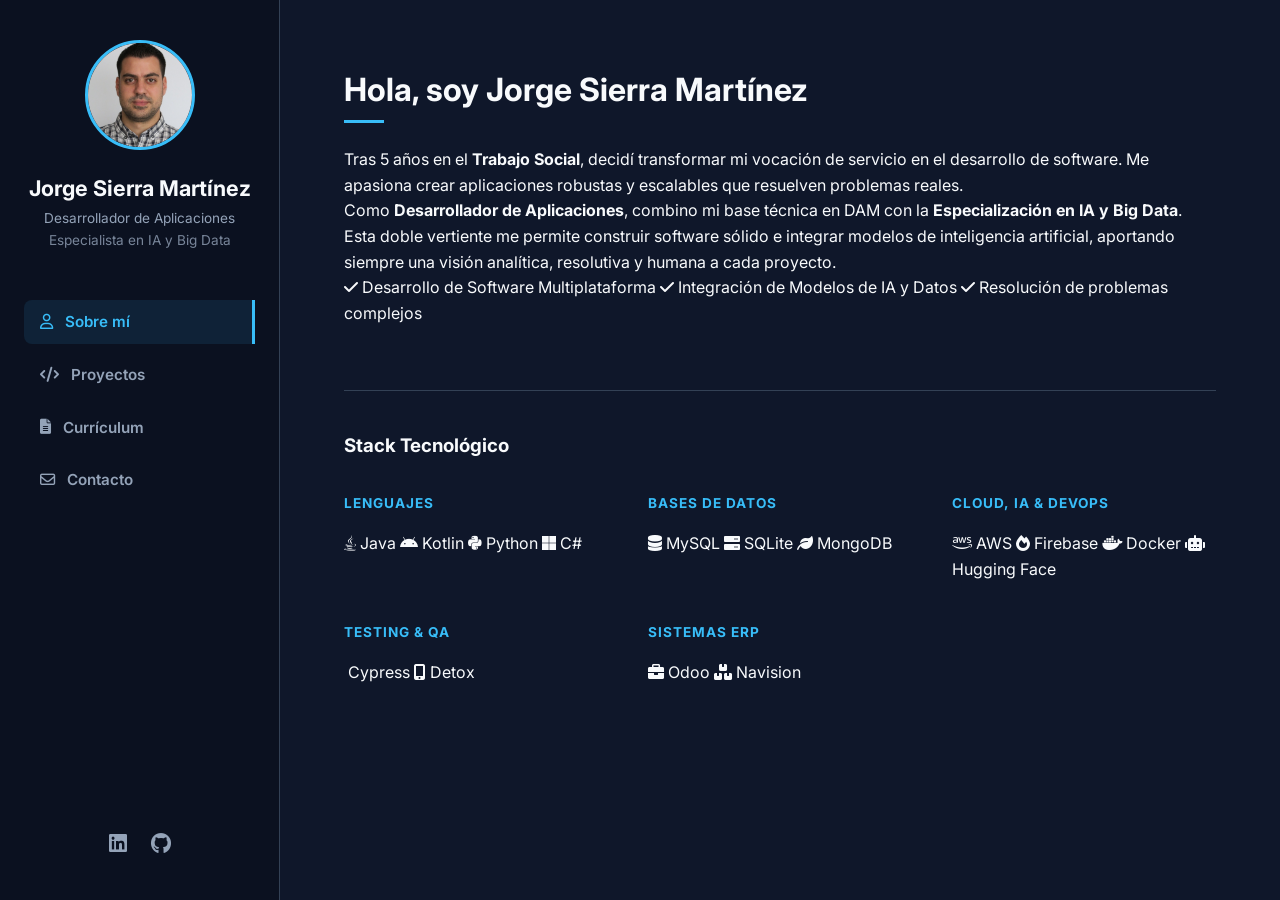
==== index.html @ 264e8f16 "Update index.html" ====
<!DOCTYPE html>
<html lang="es">
<head>
    <meta charset="UTF-8">
    <meta name="viewport" content="width=device-width, initial-scale=1.0">
    <title>Jorge Sierra Martínez | Desarrollador de Aplicaciones</title>
    <link rel="stylesheet" href="style.css">
    <link rel="stylesheet" href="https://cdnjs.cloudflare.com/ajax/libs/font-awesome/6.0.0/css/all.min.css">
    <link href="https://fonts.googleapis.com/css2?family=Inter:wght@300;400;600;700&display=swap" rel="stylesheet">
</head>
<body>

    <div class="app-container">
        <aside class="sidebar">
            <div class="profile-section">
                <img src="img/mifoto.jpg" alt="Jorge Sierra Martínez" class="profile-img-small">
                <h1>Jorge <span class="highlight">Sierra Martínez</span></h1>
                <p class="tagline">Desarrollador de Aplicaciones<br><span style="font-size: 0.85rem; opacity: 0.8;">Especialista en IA y Big Data</span></p>
            </div>

            <nav class="vertical-nav">
                <button class="nav-btn active" onclick="cambiarPestana('sobre-mi', this)">
                    <i class="fa-regular fa-user"></i> Sobre mí
                </button>
                <button class="nav-btn" onclick="cambiarPestana('proyectos', this)">
                    <i class="fa-solid fa-code"></i> Proyectos
                </button>
                <button class="nav-btn" onclick="cambiarPestana('curriculum', this)">
                    <i class="fa-solid fa-file-lines"></i> Currículum
                </button>
                <button class="nav-btn" onclick="cambiarPestana('contacto', this)">
                    <i class="fa-regular fa-envelope"></i> Contacto
                </button>
            </nav>

            <div class="social-quick">
                <a href="https://www.linkedin.com/in/jorge-sierra-mart%C3%ADnez-3b14b869/" target="_blank"><i class="fa-brands fa-linkedin"></i></a>
                <a href="https://github.com/jorgesierra89" target="_blank"><i class="fa-brands fa-github"></i></a>
            </div>
        </aside>

        <main class="content-area">
            
            <section id="sobre-mi" class="tab-content active">
                <h2>Hola, soy <span class="highlight">Jorge Sierra Martínez</span></h2>
                
                <div class="about-grid-modern">
                    <div class="about-text">
                        <p>Tras 5 años en el <strong>Trabajo Social</strong>, decidí transformar mi vocación de servicio en el desarrollo de software. Me apasiona crear aplicaciones robustas y escalables que resuelven problemas reales.</p>
                        
                        <p>Como <strong>Desarrollador de Aplicaciones</strong>, combino mi base técnica en DAM con la <strong>Especialización en IA y Big Data</strong>. Esta doble vertiente me permite construir software sólido e integrar modelos de inteligencia artificial, aportando siempre una visión analítica, resolutiva y humana a cada proyecto.</p>
                        
                        <div class="soft-skills">
                            <span><i class="fa-solid fa-check"></i> Desarrollo de Software Multiplataforma</span>
                            <span><i class="fa-solid fa-check"></i> Integración de Modelos de IA y Datos</span>
                            <span><i class="fa-solid fa-check"></i> Resolución de problemas complejos</span>
                        </div>
                    </div>
                    
                  <div class="tech-stack-container">
                    <h3 style="margin-bottom: 2rem;">Stack Tecnológico</h3>
                    
                    <div class="tech-stack-wrapper">
                        <div class="tech-category">
                            <h4 class="category-title">Lenguajes</h4>
                            <div class="skills-grid">
                                <span class="tag"><i class="fa-brands fa-java"></i> Java</span>
                                <span class="tag"><i class="fa-brands fa-android"></i> Kotlin</span>
                                <span class="tag"><i class="fa-brands fa-python"></i> Python</span>
                                <span class="tag"><i class="fa-brands fa-microsoft"></i> C#</span>
                            </div>
                        </div>
                
                        <div class="tech-category">
                            <h4 class="category-title">Bases de Datos</h4>
                            <div class="skills-grid">
                                <span class="tag"><i class="fa-solid fa-database"></i> MySQL</span>
                                <span class="tag"><i class="fa-solid fa-server"></i> SQLite</span>
                                <span class="tag"><i class="fa-solid fa-leaf"></i> MongoDB</span>
                            </div>
                        </div>
                
                        <div class="tech-category">
                            <h4 class="category-title">Cloud, IA & DevOps</h4>
                            <div class="skills-grid">
                                <span class="tag"><i class="fa-brands fa-aws"></i> AWS</span>
                                <span class="tag"><i class="fa-solid fa-fire"></i> Firebase</span>
                                <span class="tag"><i class="fa-brands fa-docker"></i> Docker</span>
                                <span class="tag"><i class="fa-solid fa-robot"></i> Hugging Face</span>
                            </div>
                        </div>
                
                        <div class="tech-category">
                            <h4 class="category-title">Testing & QA</h4>
                            <div class="skills-grid">
                                <span class="tag"><i class="fa-solid fa-vial-circle-check"></i> Cypress</span>
                                <span class="tag"><i class="fa-solid fa-mobile-screen-button"></i> Detox</span>
                            </div>
                        </div>
                
                        <div class="tech-category">
                            <h4 class="category-title">Sistemas ERP</h4>
                            <div class="skills-grid">
                                <span class="tag"><i class="fa-solid fa-briefcase"></i> Odoo</span>
                                <span class="tag"><i class="fa-solid fa-boxes-stacked"></i> Navision</span>
                            </div>
                        </div>
                    </div>
                </div>
            </section>

            <section id="proyectos" class="tab-content">
                <h2>Proyectos</h2>
                
                <div class="projects-grid">
                    <a href="cellectia.html" class="project-card-link">
                        <div class="project-card-thumb">
                            <img src="img/cellectia-miniatura.jpg" alt="Cellectia" class="thumb-img">
                        </div>
                        
                        <div class="project-card-content">
                            <h3>Cellectia - IA Educativa</h3>
                            <p>Arquitectura RAG avanzada para consultas inteligentes sobre documentación técnica masiva.</p>
                            
                            <div class="tech-icons">
                                <span class="tech-tag"><i class="fa-brands fa-python"></i> Python</span>
                                <span class="tech-tag"><i class="fa-solid fa-robot"></i> Hugging Face</span>
                                <span class="tech-tag"><i class="fa-solid fa-server"></i> FastAPI</span>
                                <span class="tech-tag"><i class="fa-brands fa-docker"></i> Docker</span>
                            </div>
                        </div>
                    </a>
                </div>
            </section>

            <section id="curriculum" class="tab-content">
                <div style="display: flex; justify-content: space-between; align-items: center; margin-bottom: 2rem; flex-wrap: wrap; gap: 1rem;">
                    <h2 style="margin-bottom: 0;">Trayectoria</h2>
                    <a href="CV_Jorge_Sierra.pdf" download="CV_Jorge_Sierra.pdf" class="btn secondary small">
                        <i class="fa-solid fa-file-pdf"></i> Descargar CV
                    </a>
                </div>
                
                <div class="timeline">

                    <div class="timeline-item">
                        <div class="timeline-date">Abril 2026 - Mayo 2026</div>
                        <div class="timeline-content">
                            <h3>Desarrollador / Soporte (Prácticas)</h3>
                            <p><strong>Eiffage.</strong> Soporte técnico y tareas de desarrollo y personalización con el ERP Navision.</p>
                        </div>
                    </div>
                    
                    <div class="timeline-item">
                        <div class="timeline-date">2025 - 2026</div>
                        <div class="timeline-content">
                            <h3>Especialización en IA y Big Data</h3>
                            <p><strong>IES Leonardo da Vinci.</strong> Desarrollo de modelos masivos, RAG y análisis de datos avanzados.</p>
                        </div>
                    </div>

                    <div class="timeline-item">
                        <div class="timeline-date">Marzo 2025 - Junio 2025</div>
                        <div class="timeline-content">
                            <h3>QA Tester Automation (Prácticas)</h3>
                            <p><strong>Genasys Protect.</strong> Automatización de pruebas utilizando Gherkin, Cypress y Detox.</p>
                        </div>
                    </div>

                    <div class="timeline-item">
                        <div class="timeline-date">2023 - 2025</div>
                        <div class="timeline-content">
                            <h3>Técnico Superior en Desarrollo Multiplataforma (DAM)</h3>
                            <p><strong>IES Leonardo da Vinci.</strong> Arquitectura de software, bases de datos y programación orientada a objetos.</p>
                        </div>
                    </div>

                    <div class="timeline-item">
                        <div class="timeline-date">2018 - 2023</div>
                        <div class="timeline-content">
                            <h3>Trabajador Social</h3>
                            <p><strong>ASOCIDE CV.</strong> Atención al usuario, resolución de problemas complejos y gestión de casos directos.</p>
                        </div>
                    </div>

                    <div class="timeline-item">
                        <div class="timeline-date">2018</div>
                        <div class="timeline-content">
                            <h3>Máster en Elaboración, Gestión y Evaluación de Proyectos</h3>
                            <p><strong>UNED.</strong> Conocimiento avanzado en el ciclo de vida de un proyecto: desde la toma de requisitos hasta la ejecución, seguimiento y evaluación final.</p>
                        </div>
                    </div>

                    <div class="timeline-item">
                        <div class="timeline-date">2014</div>
                        <div class="timeline-content">
                            <h3>Diplomatura en Trabajo Social</h3>
                            <p><strong>Universidad de Castilla-La Mancha.</strong> Base sólida en mediación, comunicación asertiva y empatía.</p>
                        </div>
                    </div>

                </div>
            </section>
            
            <section id="contacto" class="tab-content">
                <div class="contact-card">
                    <h2>¿Hablamos?</h2>
                    <p>Busco mi primera oportunidad como <strong>Desarrollador Junior</strong>. Mi perfil técnico en DAM y mi especialización en IA me permiten crear soluciones eficientes y modernas.</p>
                    <div class="contact-info-large">
                        <a href="mailto:jorgesierra89@gmail.com" class="btn primary">
                            <i class="fa-solid fa-envelope"></i> jorgesierra89@gmail.com
                        </a>
                        <a href="https://www.linkedin.com/in/jorge-sierra-mart%C3%ADnez-3b14b869/" target="_blank" class="btn secondary">
                            <i class="fa-brands fa-linkedin"></i> LinkedIn
                        </a>
                    </div>
                </div>
            </section>
        </main>
    </div>

    <script src="script.js"></script>
</body>
</html>
---- style.css ----
:root {
    --bg: #0f172a;
    --bg-darker: #0b1120;
    --text: #f8fafc;
    --text-muted: #94a3b8;
    --primary: #38bdf8;
    --secondary: #94a3b8;
    --card: #1e293b;
    --border: #334155;
}

* { margin: 0; padding: 0; box-sizing: border-box; }

/* --- 1. BASE PARA TODO EL SITIO --- */
body, html {
    font-family: 'Inter', sans-serif;
    background-color: var(--bg);
    color: var(--text);
    line-height: 1.6;
}

/* --- 2. REGLAS PARA LA HOME (index.html) --- */
/* Bloqueo de scroll solo en el body de la Home */
body:not(.project-details-page) {
    height: 100vh;
    overflow: hidden;
}

body:not(.project-details-page) .app-container {
    display: flex;
    height: 100vh;
    width: 100vw;
}

/* --- 3. REGLAS PARA PÁGINAS DE PROYECTO (cellectia.html) --- */
body.project-details-page {
    height: auto !important;
    min-height: 100vh !important;
    overflow-y: auto !important; /* Fuerza el scroll vertical */
    overflow-x: hidden;
    position: relative; /* Ayuda al ratón a situarse */
}

body.project-details-page .app-container {
    display: block !important; /* CAMBIO CLAVE: De flex a block para soltar el scroll */
    height: auto !important;
    min-height: 100vh;
}

/* Esta es la clase que usas en cellectia.html para envolver el texto */
.standalone-project {
    max-width: 900px;
    margin: 0 auto;
    padding: 3rem 1.5rem 10rem 1.5rem;
    position: relative;
}

/* --- 4. COMPONENTES COMUNES (Mantenidos al 100%) --- */
.sidebar {
    width: 280px;
    background-color: var(--bg-darker);
    border-right: 1px solid var(--border);
    display: flex;
    flex-direction: column;
    padding: 2.5rem 1.5rem;
}

.profile-section { text-align: center; margin-bottom: 3rem; }
.profile-img-small { width: 110px; height: 110px; border-radius: 50%; border: 3px solid var(--primary); object-fit: cover; margin-bottom: 1rem; }
h1 { font-size: 1.35rem; line-height: 1.3; margin-bottom: 0.3rem;} 
.tagline { color: var(--text-muted); font-size: 0.85rem; margin-top: 0.4rem; }

.vertical-nav { display: flex; flex-direction: column; gap: 0.5rem; flex: 1; }
.nav-btn {
    background: transparent; border: none; color: var(--text-muted); text-align: left;
    padding: 0.8rem 1rem; font-size: 0.95rem; font-family: inherit; font-weight: 600;
    border-radius: 8px; cursor: pointer; transition: 0.3s; display: flex; align-items: center; gap: 12px;
}
.nav-btn.active { background: rgba(56, 189, 248, 0.1); color: var(--primary); border-right: 3px solid var(--primary); border-radius: 8px 0 0 8px; }
.nav-btn:hover:not(.active) { background: var(--card); color: var(--text); }

.social-quick { display: flex; justify-content: center; gap: 1.5rem; }
.social-quick a { color: var(--text-muted); font-size: 1.3rem; transition: 0.3s; }
.social-quick a:hover { color: var(--primary); transform: translateY(-3px); }

/* CONTENT AREA HOME */
.content-area { flex: 1; padding: 4rem; overflow-y: auto; background: var(--bg); }
.tab-content { display: none; animation: fadeIn 0.4s ease; }
.tab-content.active { display: block; }

@keyframes fadeIn { from { opacity: 0; transform: translateY(10px); } to { opacity: 1; transform: translateY(0); } }

h2 { font-size: 2rem; margin-bottom: 2rem; position: relative; }
h2::after { content: ''; position: absolute; width: 40px; height: 3px; bottom: -8px; left: 0; background: var(--primary); }

/* SOBRE MI */
/* SOBRE MI - Ahora en una sola columna */
.about-grid-modern { 
    display: flex; 
    flex-direction: column; 
    gap: 3rem; 
}

/* EL STACK TECNOLÓGICO - Convertido en un panel horizontal */
.tech-stack-container {
    width: 100%;
    margin-top: 1rem;
    padding-top: 2.5rem;
    border-top: 1px solid var(--border); /* Una línea sutil para separarlo del texto */
}

/* Esta es la cuadrícula mágica que pondrá las categorías lado a lado */
.tech-stack-wrapper {
    display: grid;
    grid-template-columns: repeat(auto-fit, minmax(220px, 1fr));
    gap: 2.5rem;
}

.tech-category {
    margin-bottom: 0; /* Ya no necesitamos margen abajo porque usamos el gap del grid */
}

.category-title {
    font-size: 0.85rem;
    color: var(--primary);
    text-transform: uppercase;
    letter-spacing: 1px;
    margin-bottom: 1rem;
    font-weight: 700;
}

/* GRID DE PROYECTOS */
.projects-grid { 
    display: grid; 
    grid-template-columns: repeat(auto-fill, minmax(300px, 1fr)); 
    gap: 2rem; 
}

.project-card-link { 
    text-decoration: none; color: inherit; background: var(--card); border: 1px solid var(--border); border-radius: 12px; overflow: hidden; display: flex; flex-direction: column; transition: all 0.3s ease; 
}
.project-card-link:hover { transform: translateY(-5px); border-color: var(--primary); }

.project-card-thumb { height: 180px; background: #141e30; display: flex; align-items: center; justify-content: center; overflow: hidden; border-bottom: 1px solid var(--border); padding: 10px;}
.thumb-img { width: 100%; height: 100%; object-fit: contain; opacity: 0.9; transition: 0.3s; }

.project-card-content { padding: 1.5rem; display: flex; flex-direction: column; flex: 1; }
.project-card-content h3 { font-size: 1.2rem; margin-bottom: 0.5rem; color: var(--text); }
.project-card-content p { font-size: 0.9rem; color: var(--text-muted); margin-bottom: 1.5rem; flex: 1; }

.tech-icons { display: flex; justify-content: center; align-items: center; gap: 15px; flex-wrap: wrap; border-top: 1px solid var(--border); padding-top: 1.2rem; }
.tech-tag { display: flex; align-items: center; gap: 6px; color: var(--text-muted); font-size: 0.8rem; font-weight: 500;}
.tech-tag i { font-size: 1rem; color: var(--primary); }

/* BOTONES */
.btn { padding: 0.7rem 1.5rem; border-radius: 6px; text-decoration: none; font-weight: 700; display: inline-flex; align-items: center; gap: 8px; transition: 0.3s; font-size: 0.9rem;}
.primary { background: var(--primary); color: var(--bg); border: 2px solid var(--primary); }
.secondary { border: 2px solid var(--border); color: var(--text); }
.secondary:hover { border-color: var(--primary); color: var(--primary); }

/* TIMELINE */
.timeline { border-left: 2px solid var(--border); padding-left: 1.5rem; margin-top: 1rem; }
.timeline-item { position: relative; margin-bottom: 2rem; }
.timeline-item::before { content: ''; position: absolute; left: -25px; top: 5px; width: 12px; height: 12px; border-radius: 50%; background: var(--primary); border: 3px solid var(--bg); }
.timeline-date { color: var(--primary); font-weight: 700; font-size: 0.85rem; }

/* CONTACTO */
.contact-card { background: var(--card); padding: 3rem; border-radius: 12px; border: 1px solid var(--border); text-align: center; max-width: 600px; margin: 2rem auto; }

/* REGLAS ESPECÍFICAS DE CELLECTIA.HTML */
.project-header-large h1 { font-size: 2.5rem; margin-bottom: 1rem; }
.project-full-details h3 { color: var(--text); margin-top: 2rem; margin-bottom: 1rem; font-size: 1.4rem;}

/* --- 5. MOBILE --- */
@media (max-width: 800px) {
    .app-container { flex-direction: column !important; height: auto !important; }
    body, html { height: auto !important; overflow: visible !important; }
    .sidebar { width: 100%; padding: 1.5rem; height: auto; }
    .vertical-nav { flex-direction: row; flex-wrap: wrap; justify-content: center; }
    .content-area { padding: 2rem; }
}
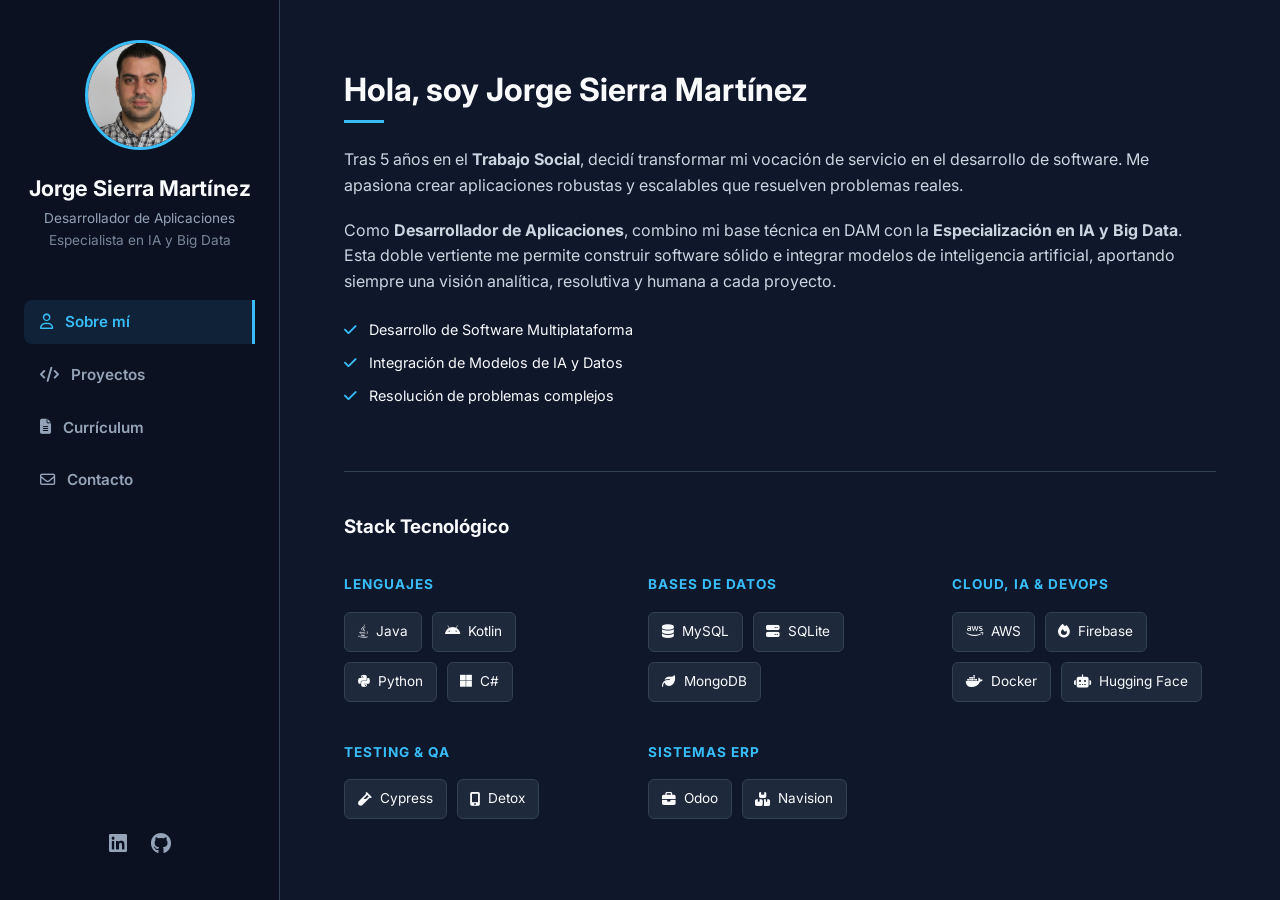
==== commit f7416bf5: "Update index.html" ====
--- a/index.html
+++ b/index.html
@@ -5,7 +5,7 @@
     <meta name="viewport" content="width=device-width, initial-scale=1.0">
     <title>Jorge Sierra Martínez | Desarrollador de Aplicaciones</title>
     <link rel="stylesheet" href="style.css">
-    <link rel="stylesheet" href="https://cdnjs.cloudflare.com/ajax/libs/font-awesome/6.0.0/css/all.min.css">
+    <link rel="stylesheet" href="https://cdnjs.cloudflare.com/ajax/libs/font-awesome/6.5.1/css/all.min.css">
     <link href="https://fonts.googleapis.com/css2?family=Inter:wght@300;400;600;700&display=swap" rel="stylesheet">
 </head>
 <body>
@@ -93,7 +93,7 @@
                         <div class="tech-category">
                             <h4 class="category-title">Testing & QA</h4>
                             <div class="skills-grid">
-                                <span class="tag"><i class="fa-solid fa-vial-circle-check"></i> Cypress</span>
+                                <span class="tag"><i class="fa-solid fa-vial"></i> Cypress</span>
                                 <span class="tag"><i class="fa-solid fa-mobile-screen-button"></i> Detox</span>
                             </div>
                         </div>
--- a/style.css
+++ b/style.css
@@ -20,7 +20,6 @@
 }
 
 /* --- 2. REGLAS PARA LA HOME (index.html) --- */
-/* Bloqueo de scroll solo en el body de la Home */
 body:not(.project-details-page) {
     height: 100vh;
     overflow: hidden;
@@ -36,18 +35,17 @@
 body.project-details-page {
     height: auto !important;
     min-height: 100vh !important;
-    overflow-y: auto !important; /* Fuerza el scroll vertical */
+    overflow-y: auto !important;
     overflow-x: hidden;
-    position: relative; /* Ayuda al ratón a situarse */
+    position: relative; 
 }
 
 body.project-details-page .app-container {
-    display: block !important; /* CAMBIO CLAVE: De flex a block para soltar el scroll */
+    display: block !important; 
     height: auto !important;
     min-height: 100vh;
 }
 
-/* Esta es la clase que usas en cellectia.html para envolver el texto */
 .standalone-project {
     max-width: 900px;
     margin: 0 auto;
@@ -55,7 +53,7 @@
     position: relative;
 }
 
-/* --- 4. COMPONENTES COMUNES (Mantenidos al 100%) --- */
+/* --- 4. COMPONENTES COMUNES --- */
 .sidebar {
     width: 280px;
     background-color: var(--bg-darker);
@@ -93,33 +91,50 @@
 h2 { font-size: 2rem; margin-bottom: 2rem; position: relative; }
 h2::after { content: ''; position: absolute; width: 40px; height: 3px; bottom: -8px; left: 0; background: var(--primary); }
 
-/* SOBRE MI */
-/* SOBRE MI - Ahora en una sola columna */
+/* --- SECCIÓN SOBRE MÍ Y STACK --- */
 .about-grid-modern { 
     display: flex; 
     flex-direction: column; 
     gap: 3rem; 
 }
 
-/* EL STACK TECNOLÓGICO - Convertido en un panel horizontal */
+/* AQUÍ ESTÁN LAS REGLAS DE LAS CAJITAS QUE SE HABÍAN BORRADO */
+.about-text p { margin-bottom: 1.2rem; color: #cbd5e0; }
+.soft-skills { display: flex; flex-direction: column; gap: 10px; margin-top: 1.5rem; font-size: 0.9rem; }
+.soft-skills span i { color: var(--primary); margin-right: 8px; }
+
+.skills-grid { 
+    display: flex; 
+    flex-wrap: wrap; 
+    gap: 10px; 
+}
+.tag { 
+    background: var(--card); 
+    padding: 0.5rem 0.8rem; 
+    border-radius: 6px; 
+    border: 1px solid var(--border); 
+    font-size: 0.85rem; 
+    display: inline-flex; 
+    align-items: center; 
+    gap: 8px; 
+    color: var(--text);
+}
+
+/* EL STACK TECNOLÓGICO PANORÁMICO */
 .tech-stack-container {
     width: 100%;
     margin-top: 1rem;
     padding-top: 2.5rem;
-    border-top: 1px solid var(--border); /* Una línea sutil para separarlo del texto */
+    border-top: 1px solid var(--border); 
 }
-
-/* Esta es la cuadrícula mágica que pondrá las categorías lado a lado */
 .tech-stack-wrapper {
     display: grid;
-    grid-template-columns: repeat(auto-fit, minmax(220px, 1fr));
+    grid-template-columns: repeat(auto-fit, minmax(200px, 1fr));
     gap: 2.5rem;
 }
-
 .tech-category {
-    margin-bottom: 0; /* Ya no necesitamos margen abajo porque usamos el gap del grid */
+    margin-bottom: 0; 
 }
-
 .category-title {
     font-size: 0.85rem;
     color: var(--primary);
@@ -129,7 +144,7 @@
     font-weight: 700;
 }
 
-/* GRID DE PROYECTOS */
+/* --- GRID DE PROYECTOS --- */
 .projects-grid { 
     display: grid; 
     grid-template-columns: repeat(auto-fill, minmax(300px, 1fr)); 
